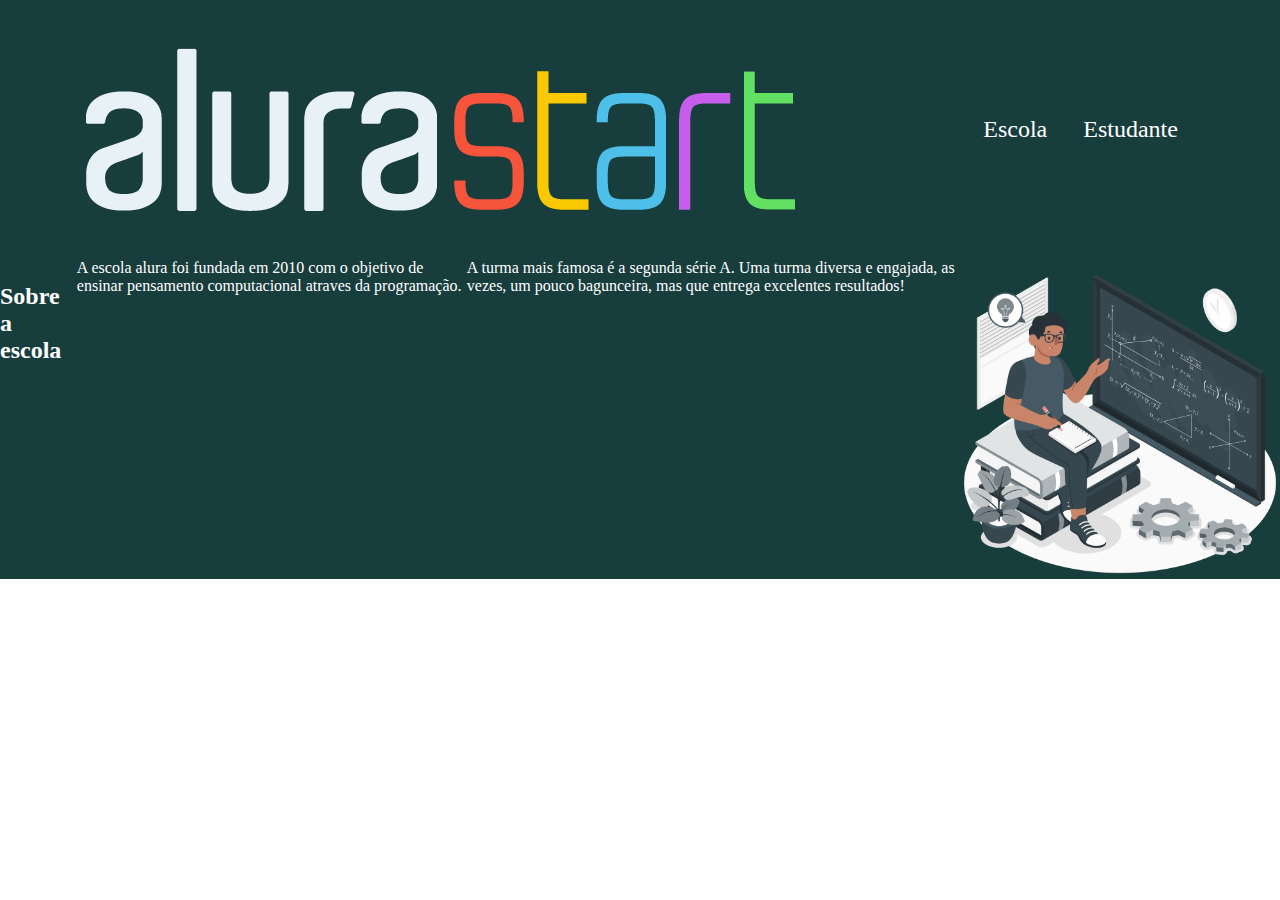
==== site-criativo-alura/index.html @ 05f46f29 "Add files via upload" ====
<!DOCTYPE html>
<html lang="en">
<head>
    <meta charset="UTF-8">
    <meta http-equiv="X-UA-Compatible" content="IE=edge">
    <meta name="viewport" content="width=device-width, initial-scale=1.0">
    <title>Document</title>
    <link rel="stylesheet" href="style.css">
</head>
<body>
    <header class="cabecalho">
    <img class="cabecalho imagem" src="alurastart logo (1).png" alt="logo da alura start;">
        <ul class="cabecalho-lista">
        <li class="cabecalho-lista-item">Escola</li>
        <li class="cabecalho-lista-item">Estudante</li>
    </ul>
    </header>
    <section class="escola"
    <div class="escola-div-conteudo">
<h2 class="escola-titulo">Sobre a escola</h2>
<p class="escola-texto-um"> A escola alura foi fundada em 2010 com o objetivo de ensinar pensamento computacional atraves da programação. </p>
<p class="escola-texto-dois"> A turma mais famosa é a segunda série A. Uma turma diversa e engajada, as vezes, um pouco bagunceira, mas que entrega excelentes resultados!</p>
    </div>
    <img class="escola-imagem" src="Formula-amico (1).png" alt="Professor no quadro">
</section>
</body>
</html>
---- site-criativo-alura/style.css ----
*{
    margin: 0;
    padding: 0;
}
.cabecalho-imagem{
width: 20%;
}
.cabecalho{
    background-color: #183D3D;
    color: white;
    display:flex;
    justify-content: space-around;
    align-items: center;
    padding: 24px 0;
}
.cabecalho-lista-item{
    display: inline-block;
}
.cabecalho-lista-item{
    display: inline-block;
    margin: 0 16px; 
}
.cabecalho-lista-item{
    display: inline-block;
    margin: 0 16px;
    font-size: 24px;
}
.escola-imagem{
    width: 25%;
}
.escola{
    background-color: #183D3D;
    color: white;
    display: flex;
}
.escola-div-conteudo{
    width: 35%;
}
.escola-titulo{
    padding: 24px 0;
}
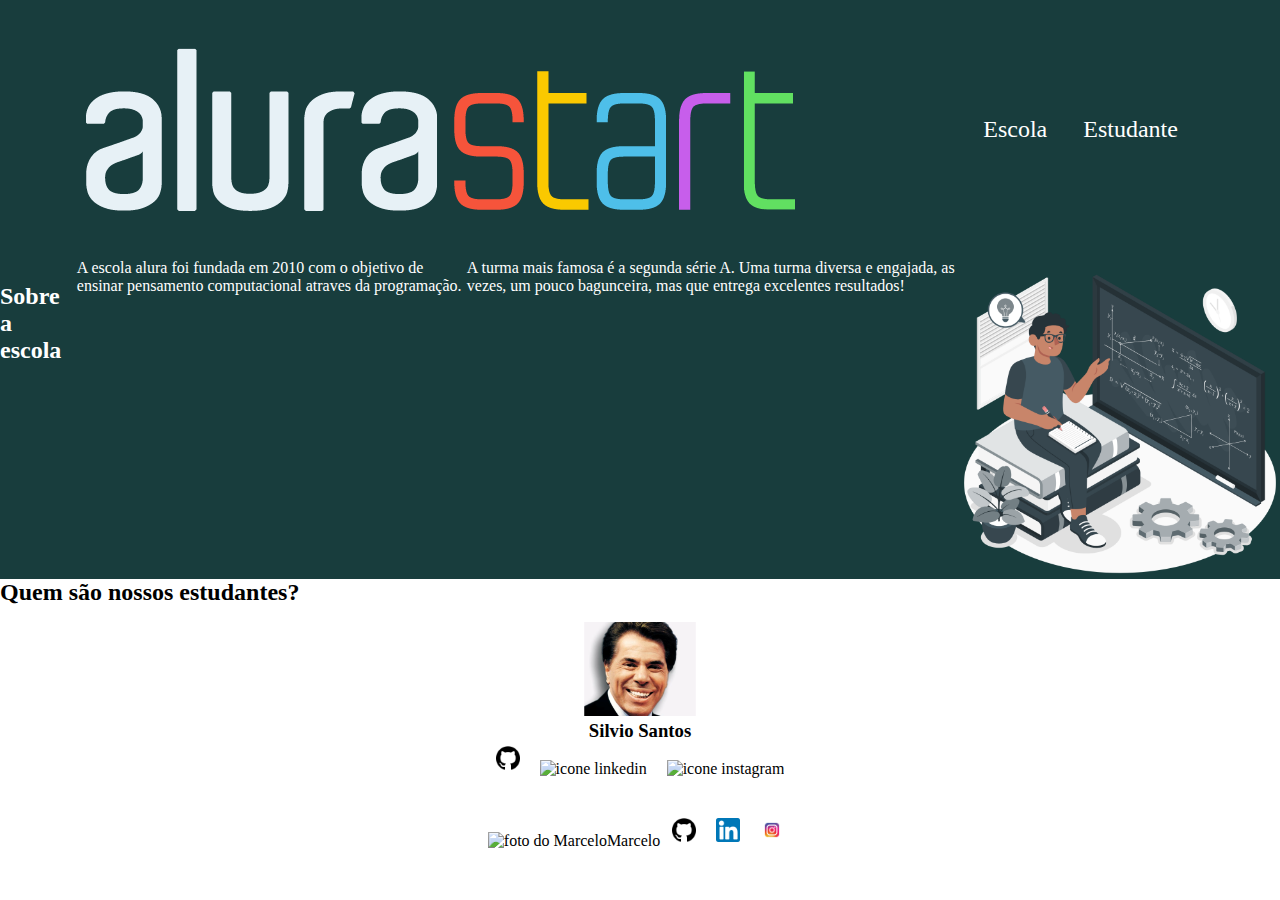
==== commit 608ff48b: "Add files via upload" ====
--- a/site-criativo-alura/index.html
+++ b/site-criativo-alura/index.html
@@ -4,8 +4,11 @@
     <meta charset="UTF-8">
     <meta http-equiv="X-UA-Compatible" content="IE=edge">
     <meta name="viewport" content="width=device-width, initial-scale=1.0">
-    <title>Document</title>
+    <title>Equipe Alura Start</title>
     <link rel="stylesheet" href="style.css">
+    <link rel="preconnect" href="https://fonts.googleapis.com">
+    <link rel="preconnect" href="https://fonts.gstatic.com" crossorigin>
+    <link href="https://fonts.googleapis.com/css2?family=Poppins&display=swap" rel="stylesheet">
 </head>
 <body>
     <header class="cabecalho">
@@ -23,5 +26,23 @@
     </div>
     <img class="escola-imagem" src="Formula-amico (1).png" alt="Professor no quadro">
 </section>
-</body>
-</html>
+<section class="Estudante">
+    <h2 class="estudante-titulo">Quem são nossos estudantes?</h2>
+    <div class="estudante-div">
+        <img class="estudante-imagem" src="silvio santos.png" alt="foto do silvio santos">
+        <h3 class="estudante-nome">Silvio Santos</h3>     
+        <img class="estudante-icone" src="github.png" alt="icone github">
+        <img class="estudante-icone" src="" alt="icone linkedin">
+        <img class="estudante-icone" src="" alt="icone instagram">
+      </div>
+      <div class="estudante-div">
+        <img class="estudante-imagem" src="Marcelo.jpeg" alt="foto do Marcelo"
+        <h3 class="estudante-nome">Marcelo</h3>
+        <img class="estudante-icone" src="github.png" alt="icone github">
+        <img class="estudante-icone" src="linkedin.png" alt="icone linkedin">
+        <img class="estudante-icone" src="instapng.webp" alt="icone instagram">
+      </div>
+    </section>
+ </body>
+
+ </html>
--- a/site-criativo-alura/style.css
+++ b/site-criativo-alura/style.css
@@ -38,4 +38,18 @@
 }
 .escola-titulo{
     padding: 24px 0;
+}
+.estudante{
+    padding: 24px 0;
+}
+.estudante-imagem{
+    width: 120px;
+}
+.estudante-icone{
+    width: 24px;
+    padding: 4px 8px;
+}
+.estudante-div{
+    text-align: center;
+    padding: 16px 0;
 }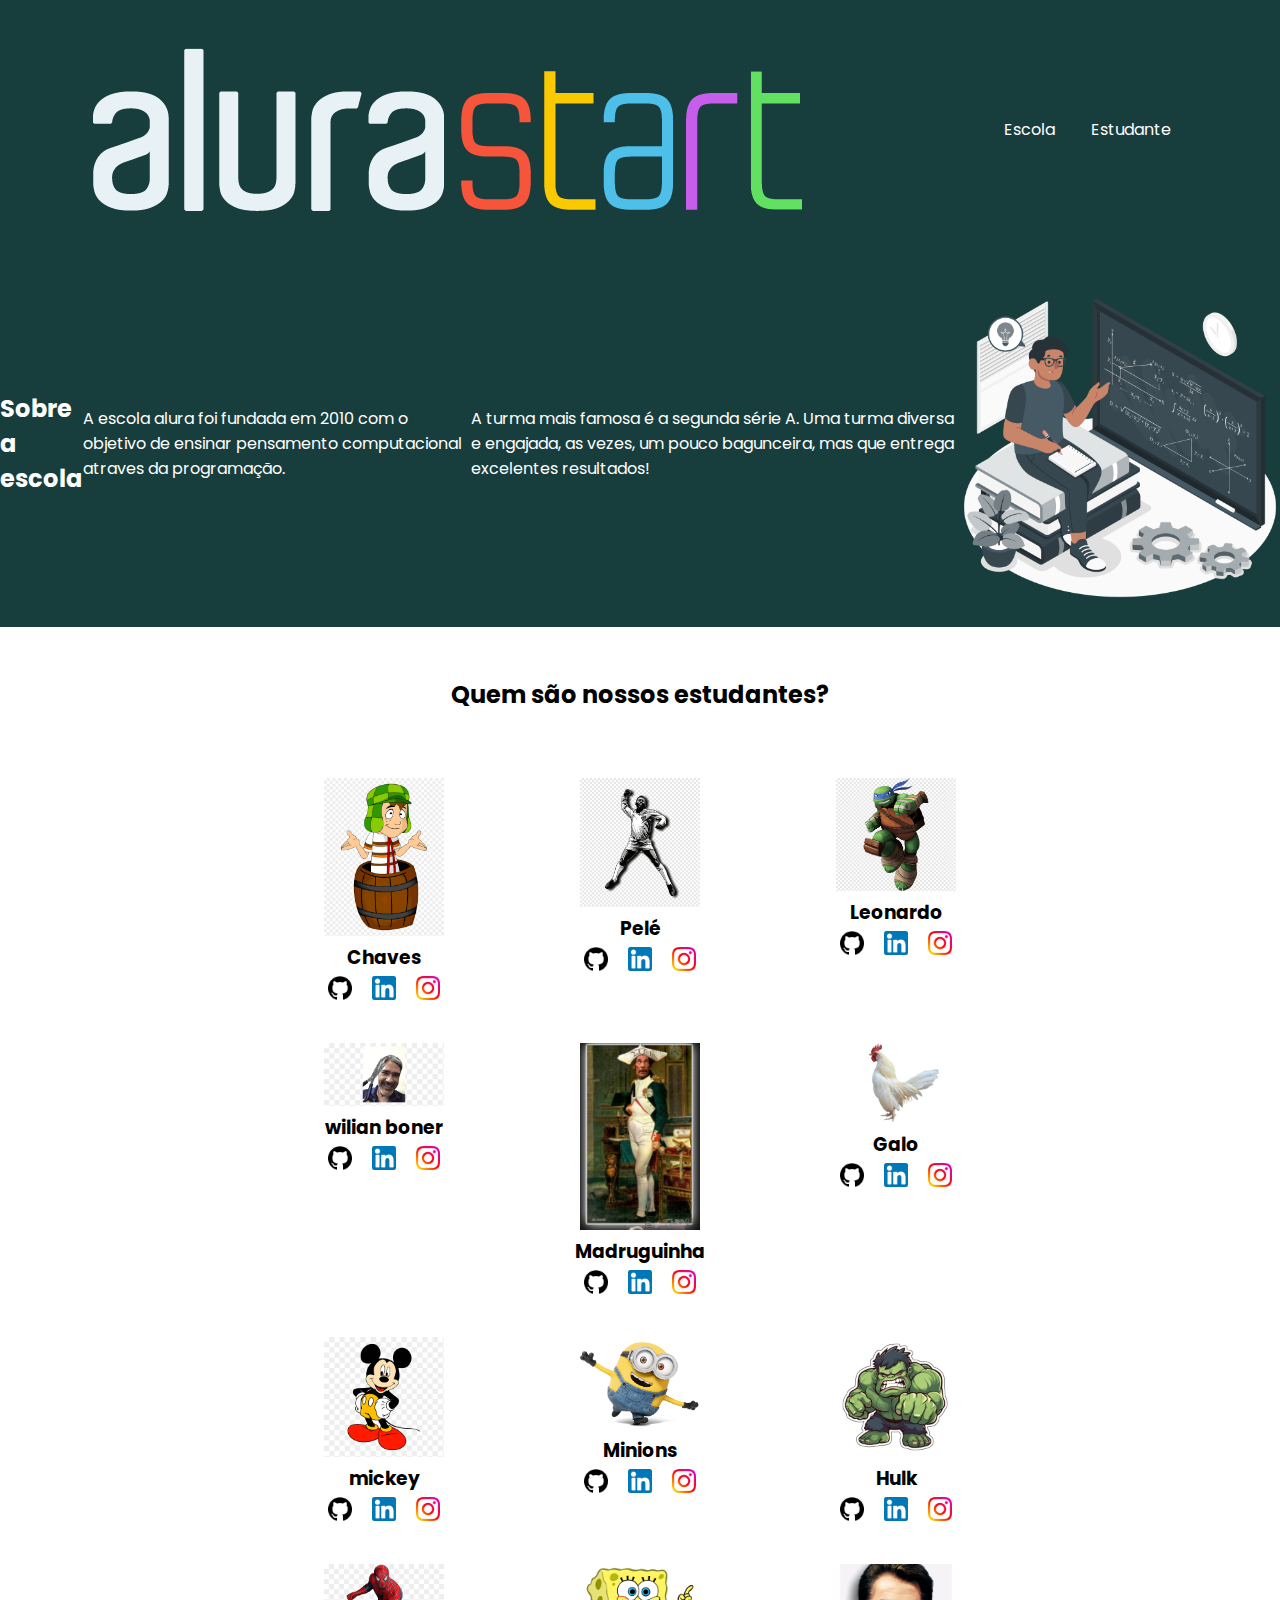
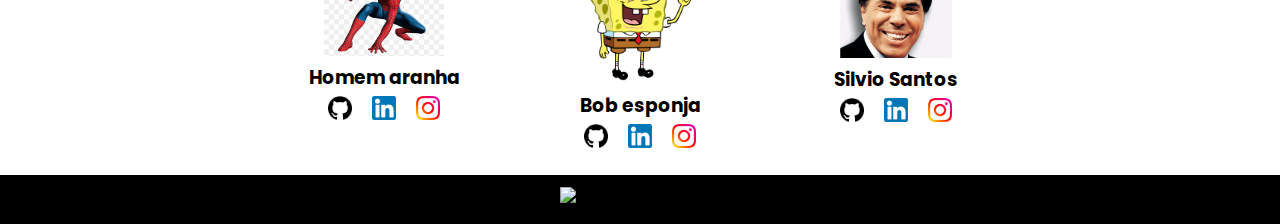
==== commit 973124f6: "Add files via upload" ====
--- a/site-criativo-alura/index.html
+++ b/site-criativo-alura/index.html
@@ -12,37 +12,120 @@
 </head>
 <body>
     <header class="cabecalho">
-    <img class="cabecalho imagem" src="alurastart logo (1).png" alt="logo da alura start;">
+        <img class="cabecalho imagem" src="alurastart logo (1).png" alt="logo da alura start;">
         <ul class="cabecalho-lista">
-        <li class="cabecalho-lista-item">Escola</li>
-        <li class="cabecalho-lista-item">Estudante</li>
-    </ul>
+            <li class="cabecalho-lista-item">Escola</li>
+            <li class="cabecalho-lista-item">Estudante</li>
+        </ul>
     </header>
     <section class="escola"
-    <div class="escola-div-conteudo">
-<h2 class="escola-titulo">Sobre a escola</h2>
-<p class="escola-texto-um"> A escola alura foi fundada em 2010 com o objetivo de ensinar pensamento computacional atraves da programação. </p>
-<p class="escola-texto-dois"> A turma mais famosa é a segunda série A. Uma turma diversa e engajada, as vezes, um pouco bagunceira, mas que entrega excelentes resultados!</p>
+     <div class="escola-div-conteudo">
+        <h2 class="escola-titulo">Sobre a escola</h2>
+        <p class="escola-texto-um"> A escola alura foi fundada em 2010 com o objetivo de ensinar pensamento computacional atraves da programação. </p>
+        <p class="escola-texto-dois"> A turma mais famosa é a segunda série A. Uma turma diversa e engajada, as vezes, um pouco bagunceira, mas que entrega excelentes resultados!</p>
     </div>
     <img class="escola-imagem" src="Formula-amico (1).png" alt="Professor no quadro">
-</section>
-<section class="Estudante">
+ </section>
+ <section class="Estudante">
     <h2 class="estudante-titulo">Quem são nossos estudantes?</h2>
-    <div class="estudante-div">
-        <img class="estudante-imagem" src="silvio santos.png" alt="foto do silvio santos">
-        <h3 class="estudante-nome">Silvio Santos</h3>     
-        <img class="estudante-icone" src="github.png" alt="icone github">
-        <img class="estudante-icone" src="" alt="icone linkedin">
-        <img class="estudante-icone" src="" alt="icone instagram">
+    <div class="estudante-todos">
+ <span></span> 
+        <div class="estudante-div">
+            <img class="estudante-imagem" src="chaves.png" alt="foto do chaves">
+            <h3 class="estudante-nome">Chaves</h3>
+            <a href="https://github.com"><img class="estudante-icone" src="github.png" alt="icone github"></a>
+            <a href="https://www.linkedin.com"><img class="estudante-icone" src="linkedin.png" alt="icone linkedin"></a>
+            <a href="https://www.instagram.com"><img class="estudante-icone" src="instagram.png" alt="icone instagram"></a>
       </div>
       <div class="estudante-div">
-        <img class="estudante-imagem" src="Marcelo.jpeg" alt="foto do Marcelo"
-        <h3 class="estudante-nome">Marcelo</h3>
+        <img class="estudante-imagem" src="pele.png" alt="foto do Pelé">
+        <h3 class="estudante-nome">Pelé</h3>
+        <a href="https://github.com"><img class="estudante-icone" src="github.png" alt="icone github"></a>
+        <a href="https://www.linkedin.com"><img class="estudante-icone" src="linkedin.png" alt="icone linkedin"></a>
+        <a href="https://www.instagram.com"><img class="estudante-icone" src="instagram.png" alt="icone instagram"></a>
+    </div>
+    <div class="estudante-div">
+        <img class="estudante-imagem" src="leonardo.png" alt="foto do leonardo">
+        <h3 class="estudante-nome">Leonardo</h3>
+        <a href="https://github.com"><img class="estudante-icone" src="github.png" alt="icone github"></a>
+        <a href="https://www.linkedin.com"><img class="estudante-icone" src="linkedin.png" alt="icone linkedin"></a>
+        <a href="https://www.instagram.com"><img class="estudante-icone" src="instagram.png" alt="icone instagram"></a>
+    </div>
+    <span></span>
+    <span></span>
+    <div class="estudante-div">
+        <img class="estudante-imagem" src="wilian boner.png" alt="foto do wilian boner">
+        <h3 class="estudante-nome">wilian boner</h3>
+        <a href="https://github.com"><img class="estudante-icone" src="github.png" alt="icone github"></a>
+        <a href="https://www.linkedin.com"><img class="estudante-icone" src="linkedin.png" alt="icone linkedin"></a>
+        <a href="https://www.instagram.com"><img class="estudante-icone" src="instagram.png" alt="icone instagram"></a>
+    </div>
+    <div class="estudante-div">
+        <img class="estudante-imagem" src="madruguinha.png" alt="foto do madruguinha">
+        <h3 class="estudante-nome">Madruguinha</h3>
+        <a href="https://github.com"><img class="estudante-icone" src="github.png" alt="icone github"></a>
+        <a href="https://www.linkedin.com"><img class="estudante-icone" src="linkedin.png" alt="icone linkedin"></a>
+        <a href="https://www.instagram.com"><img class="estudante-icone" src="instagram.png" alt="icone instagram"></a>
+    </div>
+    <div class="estudante-div">
+        <img class="estudante-imagem" src="galo.png" alt="foto do galo">
+        <h3 class="estudante-nome">Galo</h3>
         <img class="estudante-icone" src="github.png" alt="icone github">
-        <img class="estudante-icone" src="linkedin.png" alt="icone linkedin">
-        <img class="estudante-icone" src="instapng.webp" alt="icone instagram">
+        <a href="https://www.linkedin.com"><img class="estudante-icone" src="linkedin.png" alt="icone linkedin"></a>
+        <a href="https://github.com"><img class="estudante-icone" src="instagram.png" alt="icone instagram"></a>  
+    </div>
+    <span></span>
+    <span></span>
+    <div class="estudante-div">
+        <img class="estudante-imagem" src="mickey.png" alt="foto do mickey">
+        <h3 class="estudante-nome">mickey</h3>
+        <a href="https://github.com"><img class="estudante-icone" src="github.png" alt="icone github"></a>
+        <a href="http://linkedin.com"><img class="estudante-icone" src="linkedin.png" alt="icone linkedin"></a>
+        <a href="https://www.instagram.com"><img class="estudante-icone" src="instagram.png" alt="icone instagram"></a> 
+    </div>
+    <div class="estudante-div">
+        <img class="estudante-imagem" src="minions-02.png" alt="foto do minions">
+        <h3 class="estudante-nome">Minions</h3>
+        <a href="https://github.com"><img class="estudante-icone" src="github.png" alt="icone github"></a>
+        <a href="https://www.linkedin.com"><img class="estudante-icone" src="linkedin.png" alt="icone linkedin"></a>
+        <a href="https://www.instagram.com"><img class="estudante-icone" src="instagram.png" alt="icone instagram"></a>
+    </div>
+    <div class="estudante-div">
+        <img class="estudante-imagem" src="hulk.png" alt="foto do hulk">
+        <h3 class="estudante-nome">Hulk</h3>
+        <a href="https://github.com"><img class="estudante-icone" src="github.png" alt="icone github"></a>
+        <a href="https://www.linkedin.com"><img class="estudante-icone" src="linkedin.png" alt="icone linkedin"></a>
+        <a href="https://www.instagram.com"><img class="estudante-icone" src="instagram.png" alt="icone instagram"></a>
+    </div>
+    <span></span>
+    <span></span>
+    <div class="estudante-div">
+        <img class="estudante-imagem" src="miranha.png" alt="foto da miranha">
+        <h3 class="estudante-nome">Homem aranha</h3>
+        <a href="https://github.com"><img class="estudante-icone" src="github.png" alt="icone github"></a>
+        <a href="http://linkedin.com"><img class="estudante-icone" src="linkedin.png" alt="icone linkedin"></a>
+        <a href="https://www.instagram.com"><img class="estudante-icone" src="instagram.png" alt="icone instagram"></a>
+    </div>
+      <div class="estudante-div">
+        <img class="estudante-imagem" src="bobesponja.png" alt="foto do bobesponja">
+        <h3 class="estudante-nome">Bob esponja</h3>
+        <a href="https://github.com"><img class="estudante-icone" src="github.png" alt="icone github"></a>
+        <a href="https://www.linkedin.com"><img class="estudante-icone" src="linkedin.png" alt="icone linkedin"></a>
+        <a href="https://www.instagram.com"><img class="estudante-icone" src="instagram.png" alt="icone instagram"></a>
       </div>
-    </section>
- </body>
+        <div class="estudante-div">
+            <img class="estudante-imagem" src="silvio santos.png" alt="foto do silvio santos">
+            <h3 class="estudante-nome">Silvio Santos</h3>
+            <a href="https://github.com"><img class="estudante-icone" src="github.png" alt="icone github"></a>
+            <a href="https://linkedin.com"><img class="estudante-icone" src="linkedin.png" alt="icone linkedin"></a>
+            <a href="https://instagram.com"><img class="estudante-icone" src="instagram.png" alt="icone instagram"></a>
+    </div>
 
- </html>
+</div>
+</section>
+<footer class="rodape">
+    <img class="rodape-imagem"src="alurastart logo.png" alt="logo da alura start">
+   </footer>
+
+</body>
+</html>--- a/site-criativo-alura/style.css
+++ b/site-criativo-alura/style.css
@@ -2,9 +2,11 @@
     margin: 0;
     padding: 0;
 }
-.cabecalho-imagem{
-width: 20%;
+
+body {
+    font-family: 'Poppins', sans-serif;
 }
+
 .cabecalho{
     background-color: #183D3D;
     color: white;
@@ -13,17 +15,15 @@
     align-items: center;
     padding: 24px 0;
 }
-.cabecalho-lista-item{
-    display: inline-block;
+
+.escola-imagem{
+    width: 10%;
 }
+
 .cabecalho-lista-item{
     display: inline-block;
     margin: 0 16px; 
-}
-.cabecalho-lista-item{
-    display: inline-block;
-    margin: 0 16px;
-    font-size: 24px;
+    font-size: 16px;
 }
 .escola-imagem{
     width: 25%;
@@ -32,6 +32,9 @@
     background-color: #183D3D;
     color: white;
     display: flex;
+    justify-content: center;
+    align-items: center;
+    padding: 24px 0;
 }
 .escola-div-conteudo{
     width: 35%;
@@ -52,4 +55,24 @@
 .estudante-div{
     text-align: center;
     padding: 16px 0;
+}
+.estudante-titulo{
+    text-align: center;
+    padding: 50px 0;
+}
+
+.estudante-todos{
+    display: grid;
+    grid-template-columns: 20% 20% 20% 20% 20%;
+}
+
+.rodape{
+    background-color: black;
+    text-align: center;
+}
+
+.rodape-imagem{
+    height: 60px;
+    padding: 12px 0;
+   
 }